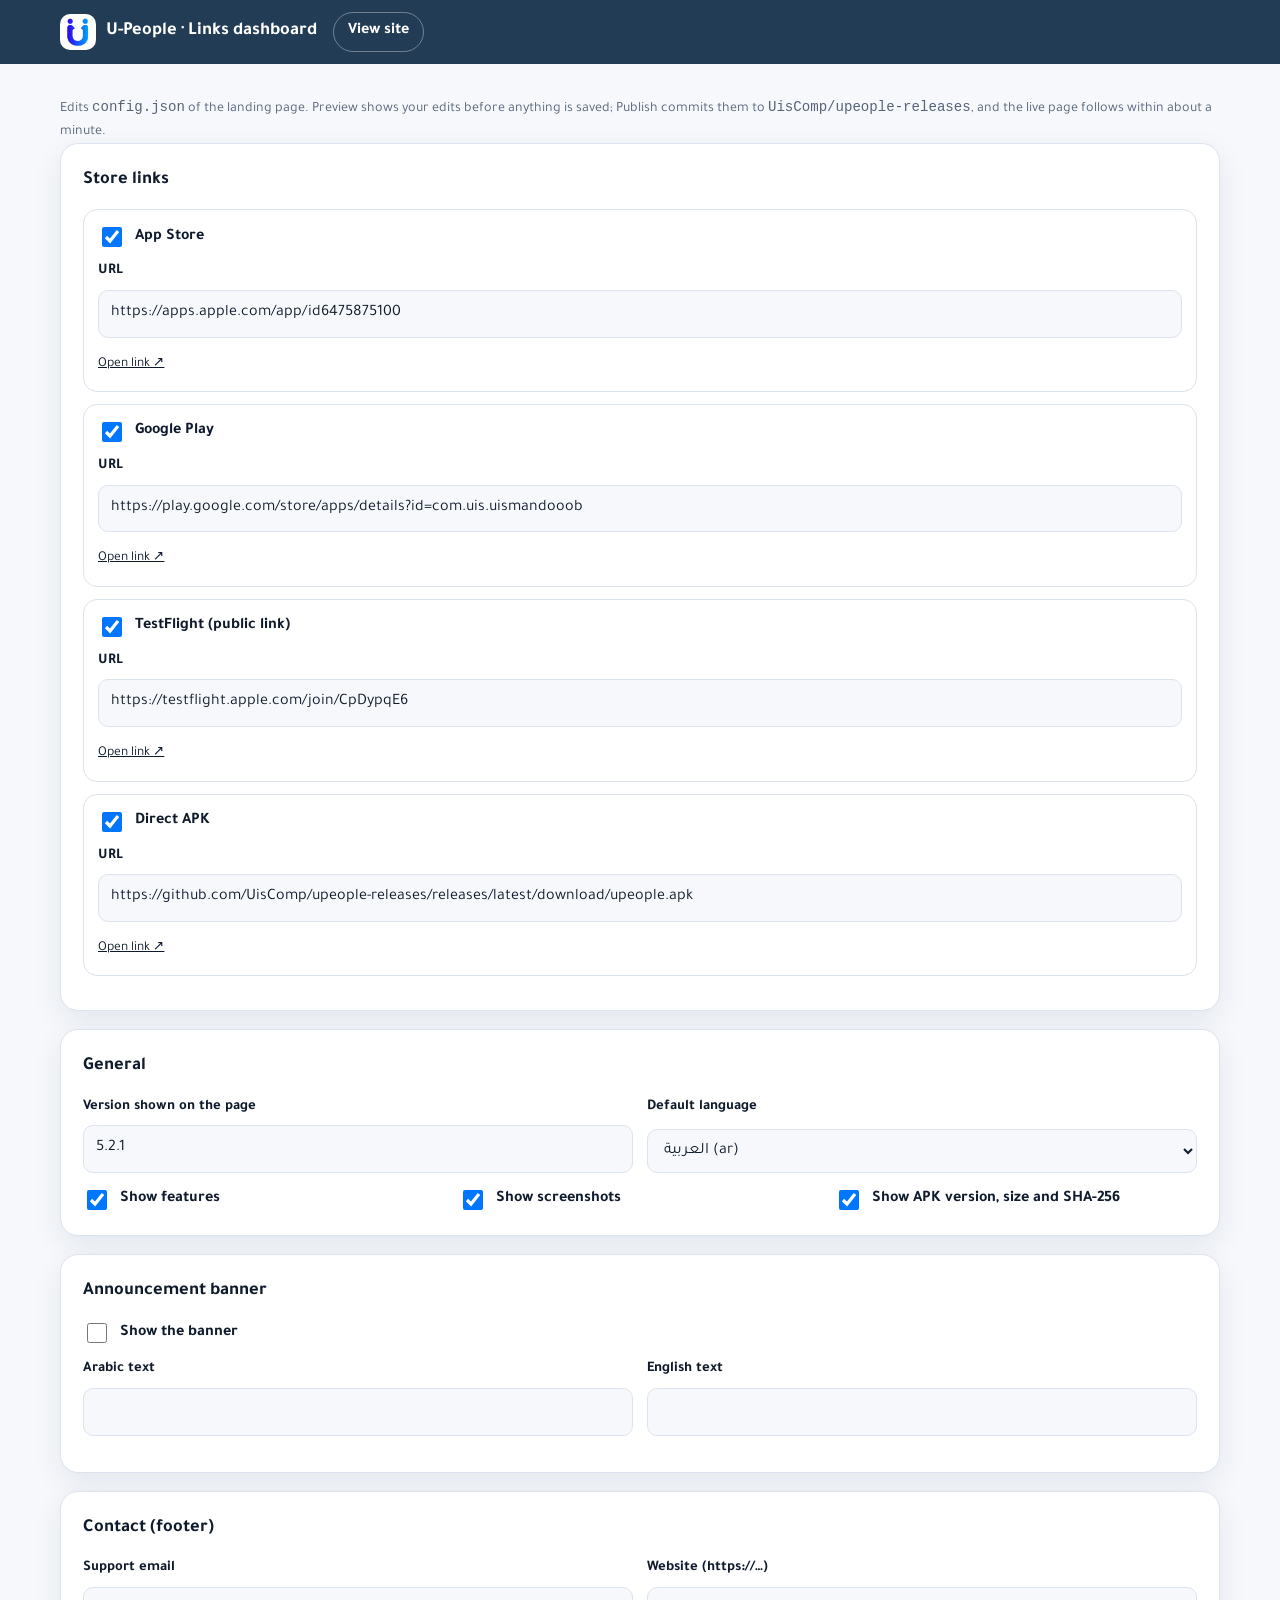
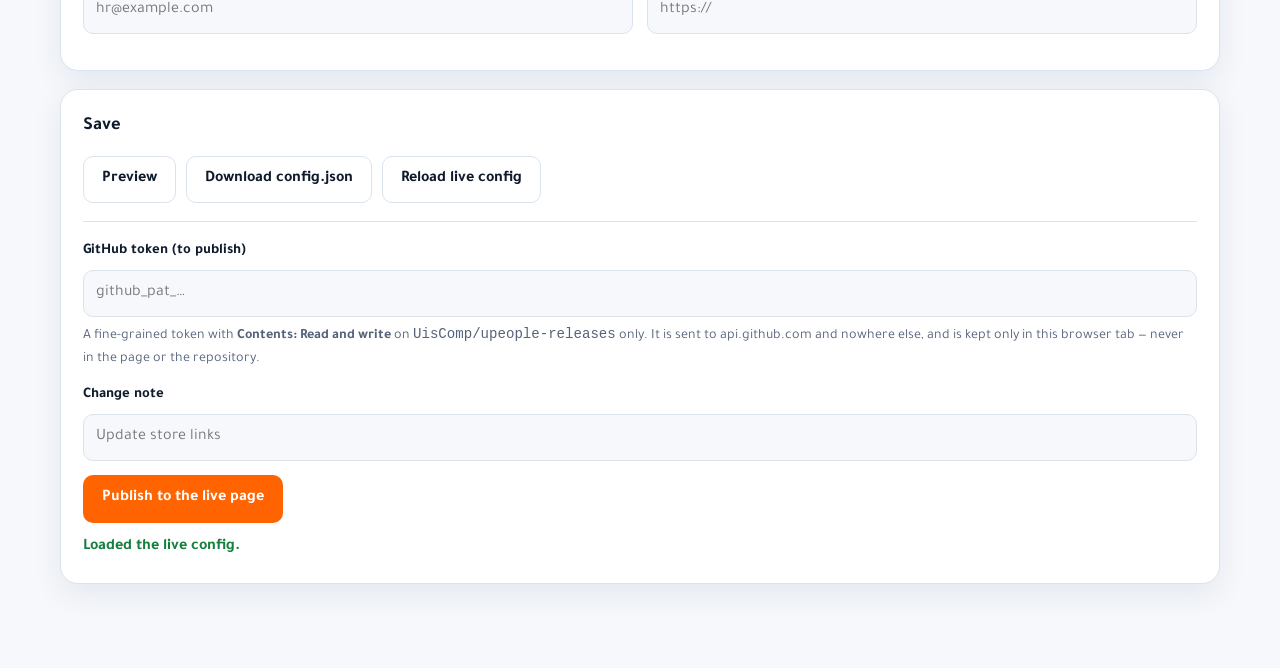
==== admin.html @ c2cf2b14 "Landing page: features, real screenshots, every download link, and a links dashboard index.html show" ====
<!doctype html>
<html lang="en" dir="ltr">
<head>
  <meta charset="utf-8">
  <meta name="viewport" content="width=device-width, initial-scale=1">
  <meta name="robots" content="noindex, nofollow">
  <title>U-People — Links dashboard</title>
  <link rel="icon" type="image/png" href="assets/img/icon.png">
  <link rel="preconnect" href="https://fonts.googleapis.com">
  <link rel="preconnect" href="https://fonts.gstatic.com" crossorigin>
  <link href="https://fonts.googleapis.com/css2?family=Tajawal:wght@400;500;700;800&display=swap" rel="stylesheet">
  <link rel="stylesheet" href="assets/site.css">
</head>
<body class="admin">
  <header class="top">
    <div class="wrap">
      <a class="brand" href="./"><img src="assets/img/icon.png" alt="" width="36" height="36"><span>U-People · Links dashboard</span></a>
      <a class="lang" href="./" style="text-decoration:none">View site</a>
    </div>
  </header>

  <main class="wrap">
    <p class="hint">Edits <code>config.json</code> of the landing page. Preview shows your edits before anything is saved;
      Publish commits them to <code>UisComp/upeople-releases</code>, and the live page follows within about a minute.</p>

    <div class="card">
      <h2>Store links</h2>
      <div id="links"></div>
    </div>

    <div class="card">
      <h2>General</h2>
      <div class="row">
        <div class="field"><label for="version">Version shown on the page</label><input id="version" type="text" placeholder="5.2.1"></div>
        <div class="field"><label for="defaultLanguage">Default language</label>
          <select id="defaultLanguage"><option value="ar">العربية (ar)</option><option value="en">English (en)</option></select></div>
      </div>
      <div class="row">
        <label class="switch"><input type="checkbox" id="sec-features"> Show features</label>
        <label class="switch"><input type="checkbox" id="sec-screens"> Show screenshots</label>
        <label class="switch"><input type="checkbox" id="sec-apkDetails"> Show APK version, size and SHA-256</label>
      </div>
    </div>

    <div class="card">
      <h2>Announcement banner</h2>
      <label class="switch" style="margin-bottom:12px"><input type="checkbox" id="ann-enabled"> Show the banner</label>
      <div class="row">
        <div class="field"><label for="ann-ar">Arabic text</label><input id="ann-ar" type="text" dir="rtl"></div>
        <div class="field"><label for="ann-en">English text</label><input id="ann-en" type="text"></div>
      </div>
    </div>

    <div class="card">
      <h2>Contact (footer)</h2>
      <div class="row">
        <div class="field"><label for="email">Support email</label><input id="email" type="email" placeholder="hr@example.com"></div>
        <div class="field"><label for="website">Website (https://…)</label><input id="website" type="url" placeholder="https://"></div>
      </div>
    </div>

    <div class="card">
      <h2>Save</h2>
      <div class="btns">
        <button class="btn" id="preview" type="button">Preview</button>
        <button class="btn" id="download" type="button">Download config.json</button>
        <button class="btn" id="reset" type="button">Reload live config</button>
      </div>
      <hr style="border:none;border-top:1px solid var(--border);margin:18px 0">
      <div class="field">
        <label for="token">GitHub token (to publish)</label>
        <input id="token" type="password" autocomplete="off" placeholder="github_pat_…">
        <p class="hint">A fine-grained token with <b>Contents: Read and write</b> on <code>UisComp/upeople-releases</code> only.
          It is sent to api.github.com and nowhere else, and is kept only in this browser tab — never in the page or the repository.</p>
      </div>
      <div class="field"><label for="message">Change note</label><input id="message" type="text" placeholder="Update store links"></div>
      <button class="btn orange" id="publish" type="button">Publish to the live page</button>
      <div class="status" id="status" role="status"></div>
    </div>
  </main>

  <script src="assets/admin.js"></script>
</body>
</html>
---- assets/site.css ----
:root {
  --navy: #0a3e84;
  --primary: #0d4c9e;
  --primary-light: #3b82f6;
  --hero-from: #125cbb;
  --hero-to: #06213f;
  --orange: #ff6400;
  --bg: #f6f8fb;
  --surface: #ffffff;
  --surface-2: #eef3fa;
  --text: #0f1b2d;
  --muted: #55637a;
  --border: #dbe3ee;
  --ok: #15803d;
  --radius: 18px;
  --shadow: 0 10px 30px rgba(10, 40, 90, 0.08);
  color-scheme: light;
}
@media (prefers-color-scheme: dark) {
  :root:not([data-theme="light"]) {
    --bg: #0a1220;
    --surface: #111c2e;
    --surface-2: #16243a;
    --text: #e8eef8;
    --muted: #9aa9c0;
    --border: #22324b;
    --shadow: 0 10px 30px rgba(0, 0, 0, 0.35);
    color-scheme: dark;
  }
}
:root[data-theme="dark"] {
  --bg: #0a1220;
  --surface: #111c2e;
  --surface-2: #16243a;
  --text: #e8eef8;
  --muted: #9aa9c0;
  --border: #22324b;
  --shadow: 0 10px 30px rgba(0, 0, 0, 0.35);
  color-scheme: dark;
}

* { box-sizing: border-box; }
html { scroll-behavior: smooth; }
body {
  margin: 0;
  font-family: "Tajawal", system-ui, -apple-system, "Segoe UI", sans-serif;
  background: var(--bg);
  color: var(--text);
  line-height: 1.6;
  -webkit-font-smoothing: antialiased;
}
img { max-width: 100%; display: block; }
a { color: inherit; }
.wrap { width: min(1160px, 100% - 32px); margin-inline: auto; }

/* Header */
.top {
  position: sticky; top: 0; z-index: 20;
  background: color-mix(in srgb, var(--hero-to) 88%, transparent);
  backdrop-filter: blur(10px);
  color: #fff;
}
.top .wrap { display: flex; align-items: center; gap: 16px; min-height: 64px; }
.brand { display: flex; align-items: center; gap: 10px; text-decoration: none; font-weight: 700; font-size: 1.15rem; }
.brand img { width: 36px; height: 36px; border-radius: 10px; background: #fff; }
.nav { display: flex; gap: 22px; margin-inline-start: auto; }
.nav a { text-decoration: none; opacity: .85; font-weight: 500; }
.nav a:hover { opacity: 1; }
.lang {
  border: 1px solid rgba(255,255,255,.35); background: transparent; color: #fff;
  border-radius: 999px; padding: 6px 14px; font: inherit; font-weight: 700; cursor: pointer;
}
@media (max-width: 720px) { .nav { display: none; } .lang { margin-inline-start: auto; } }

/* Announcement */
.notice { background: var(--orange); color: #fff; text-align: center; padding: 10px 16px; font-weight: 600; }

/* Hero */
.hero {
  background: radial-gradient(1200px 600px at 80% -10%, rgba(59,130,246,.45), transparent 60%),
              linear-gradient(160deg, var(--hero-from), var(--hero-to));
  color: #fff; overflow: hidden;
}
.hero .wrap { display: grid; grid-template-columns: 1.1fr .9fr; gap: 40px; align-items: center; padding-block: 64px 0; }
.hero h1 { font-size: clamp(2rem, 4.6vw, 3.4rem); line-height: 1.15; margin: 14px 0; font-weight: 800; }
.hero p.lead { font-size: 1.15rem; opacity: .9; max-width: 34em; margin: 0 0 28px; }
.pill {
  display: inline-flex; align-items: center; gap: 8px; padding: 6px 14px; border-radius: 999px;
  background: rgba(255,255,255,.12); border: 1px solid rgba(255,255,255,.2); font-size: .9rem; font-weight: 600;
}
.pill .dot { width: 8px; height: 8px; border-radius: 50%; background: #4ade80; }
.hero-phone { align-self: end; justify-self: center; width: min(340px, 80vw); }
.hero-phone img { border-radius: 28px 28px 0 0; box-shadow: 0 30px 80px rgba(0,0,0,.45); }
@media (max-width: 860px) {
  .hero .wrap { grid-template-columns: 1fr; text-align: center; padding-top: 44px; }
  .hero p.lead { margin-inline: auto; }
  .stores { justify-content: center; }
}

/* Store buttons */
.stores { display: flex; flex-wrap: wrap; gap: 12px; }
.store {
  display: inline-flex; align-items: center; gap: 12px; min-width: 190px;
  padding: 10px 18px; border-radius: 14px; text-decoration: none;
  background: #000; color: #fff; border: 1px solid rgba(255,255,255,.18);
  transition: transform .15s ease, box-shadow .15s ease;
}
.store:hover { transform: translateY(-2px); box-shadow: 0 10px 24px rgba(0,0,0,.3); }
.store svg { width: 28px; height: 28px; flex: none; }
.store small { display: block; font-size: .72rem; opacity: .8; line-height: 1.1; }
.store strong { display: block; font-size: 1.08rem; line-height: 1.2; }
.store.apk { background: var(--orange); border-color: transparent; }
.store.tf { background: #1c74e9; border-color: transparent; }

/* Sections */
section.block { padding-block: 72px; }
.head { text-align: center; max-width: 720px; margin: 0 auto 40px; }
.head h2 { font-size: clamp(1.6rem, 3vw, 2.3rem); margin: 0 0 10px; }
.head p { color: var(--muted); margin: 0; font-size: 1.05rem; }
.eyebrow { color: var(--orange); font-weight: 700; letter-spacing: .04em; font-size: .9rem; }

.grid { display: grid; grid-template-columns: repeat(auto-fill, minmax(250px, 1fr)); gap: 18px; }
.card {
  background: var(--surface); border: 1px solid var(--border); border-radius: var(--radius);
  padding: 22px; box-shadow: var(--shadow);
}
.card h3 { margin: 12px 0 6px; font-size: 1.12rem; }
.card p { margin: 0; color: var(--muted); }
.icon {
  width: 46px; height: 46px; border-radius: 12px; display: grid; place-items: center;
  background: var(--surface-2); color: var(--primary);
}
:root[data-theme="dark"] .icon { color: #8fb8ff; }
@media (prefers-color-scheme: dark) { :root:not([data-theme="light"]) .icon { color: #8fb8ff; } }
.icon svg { width: 24px; height: 24px; }

/* Screens */
.screens { background: var(--surface-2); }
.strip {
  display: grid; grid-auto-flow: column; grid-auto-columns: minmax(220px, 260px); gap: 18px;
  overflow-x: auto; scroll-snap-type: x mandatory; padding: 6px 4px 22px; scrollbar-width: thin;
}
.strip img {
  scroll-snap-align: center; border-radius: 22px; box-shadow: var(--shadow);
  background: var(--surface); aspect-ratio: 1290 / 2796; width: 100%; height: auto; cursor: zoom-in;
}
.strip-nav { display: flex; justify-content: center; gap: 10px; margin-top: 8px; }
.round {
  width: 44px; height: 44px; border-radius: 50%; border: 1px solid var(--border);
  background: var(--surface); color: var(--text); font-size: 1.2rem; cursor: pointer;
}
.lightbox {
  position: fixed; inset: 0; background: rgba(4,10,20,.88); display: none;
  align-items: center; justify-content: center; z-index: 50; padding: 16px;
}
.lightbox.open { display: flex; }
.lightbox img { max-height: 92vh; width: auto; border-radius: 22px; }

/* Download cards */
.dl { display: grid; grid-template-columns: repeat(auto-fit, minmax(240px, 1fr)); gap: 18px; }
.dl .card { display: flex; flex-direction: column; gap: 10px; }
.dl .card .store { align-self: flex-start; margin-top: auto; }
.tag { align-self: flex-start; display: inline-block; font-size: .78rem; font-weight: 700; padding: 3px 10px; border-radius: 999px; background: var(--surface-2); color: var(--muted); }
.meta { font-size: .85rem; color: var(--muted); word-break: break-all; }
.meta code { font-size: .78rem; }

/* Trust */
.trust { display: grid; grid-template-columns: repeat(auto-fit, minmax(240px, 1fr)); gap: 18px; }

footer { padding: 36px 0; color: var(--muted); border-top: 1px solid var(--border); font-size: .92rem; }
footer .wrap { display: flex; flex-wrap: wrap; gap: 14px 24px; align-items: center; justify-content: space-between; }
footer a { color: var(--muted); }

[hidden] { display: none !important; }

/* Admin */
.admin main { padding-block: 32px 64px; }
.admin .card { margin-bottom: 18px; }
.admin h2 { margin: 0 0 14px; font-size: 1.15rem; }
.field { display: grid; gap: 6px; margin-bottom: 14px; }
.field label { font-weight: 600; font-size: .92rem; }
.field input[type="text"], .field input[type="url"], .field input[type="email"], .field input[type="password"], .field select, .field textarea {
  width: 100%; padding: 10px 12px; border-radius: 10px; border: 1px solid var(--border);
  background: var(--bg); color: var(--text); font: inherit;
}
.row { display: grid; grid-template-columns: repeat(auto-fit, minmax(220px, 1fr)); gap: 14px; }
.switch { display: flex; align-items: center; gap: 10px; font-weight: 600; }
.switch input { width: 20px; height: 20px; }
.btns { display: flex; flex-wrap: wrap; gap: 10px; }
.btn {
  padding: 10px 18px; border-radius: 10px; border: 1px solid var(--border); background: var(--surface);
  color: var(--text); font: inherit; font-weight: 700; cursor: pointer; text-decoration: none;
}
.btn.primary { background: var(--primary); color: #fff; border-color: transparent; }
.btn.orange { background: var(--orange); color: #fff; border-color: transparent; }
.status { margin-top: 12px; font-weight: 600; }
.status.ok { color: var(--ok); }
.status.err { color: #dc2626; }
.hint { color: var(--muted); font-size: .88rem; margin: 0; }
.linkrow { border: 1px solid var(--border); border-radius: 14px; padding: 14px; margin-bottom: 12px; }
.linkrow .switch { margin-bottom: 10px; }
.test { font-size: .85rem; }
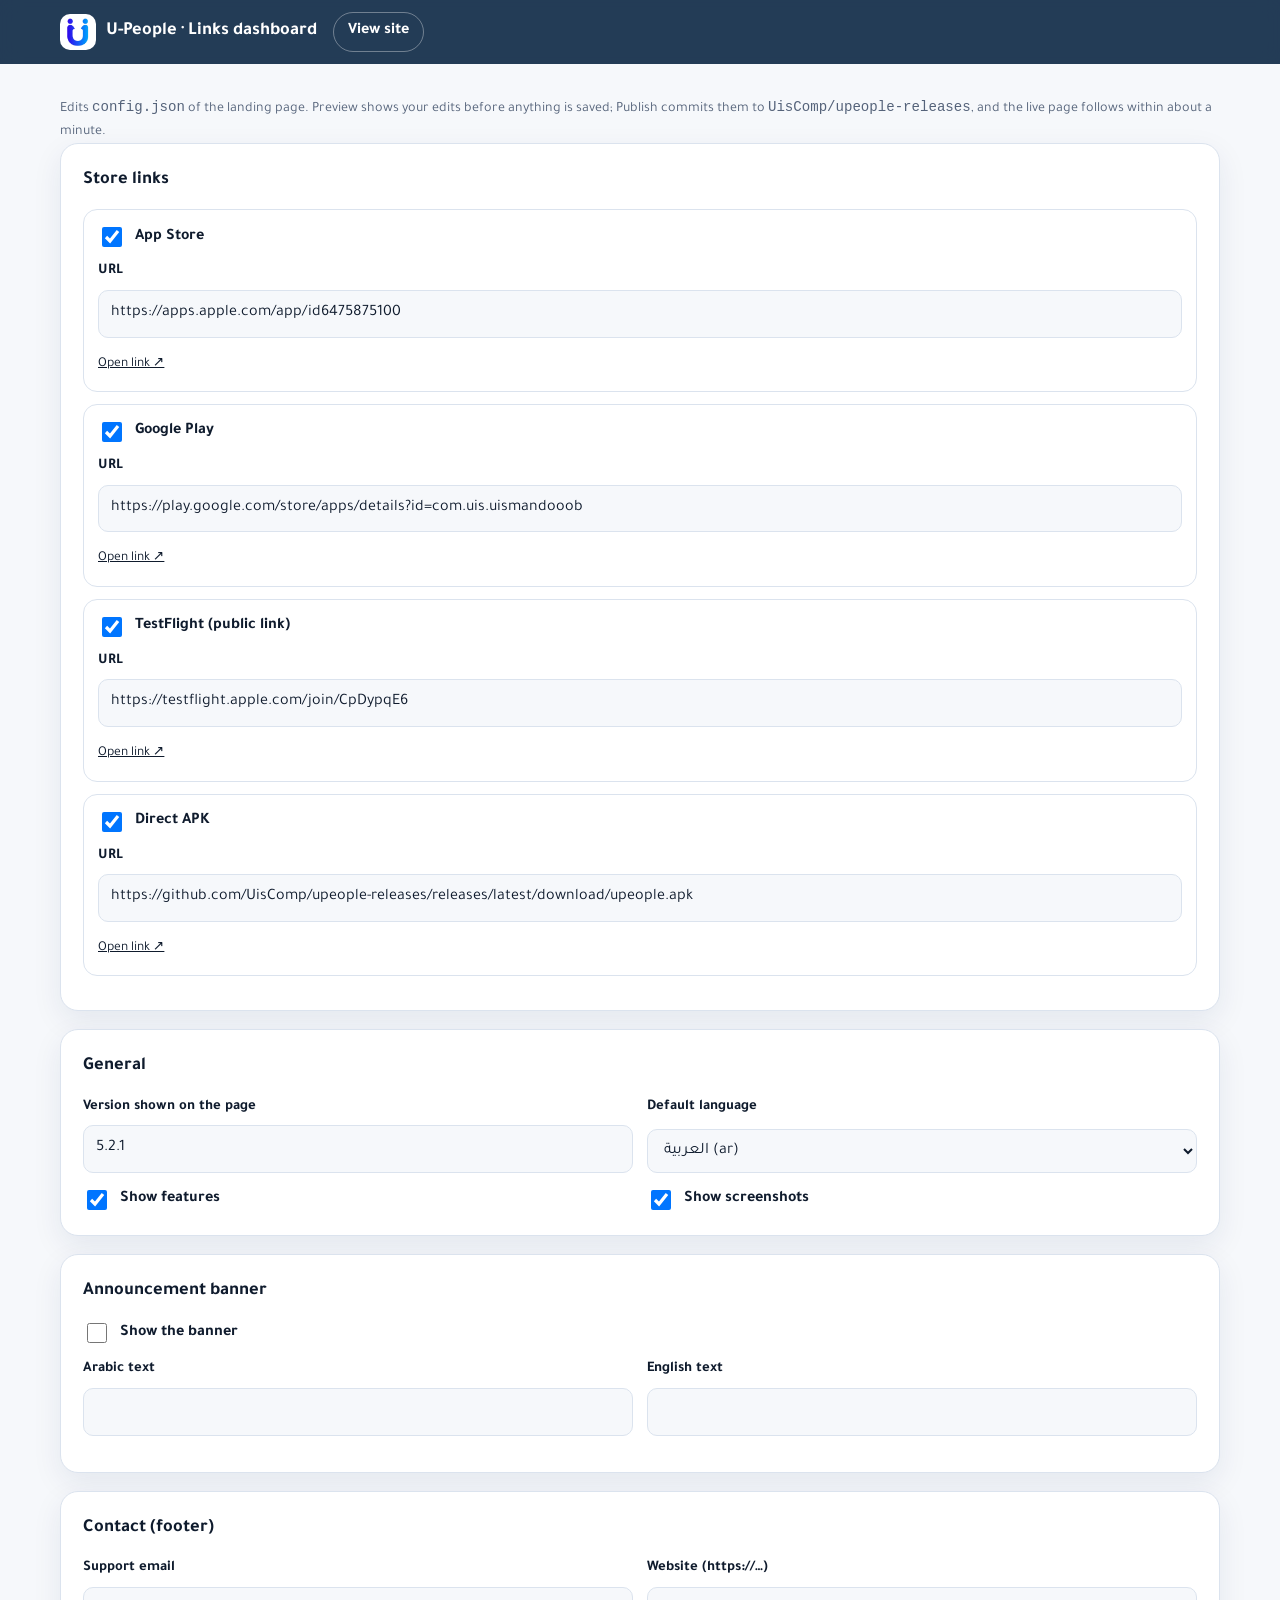
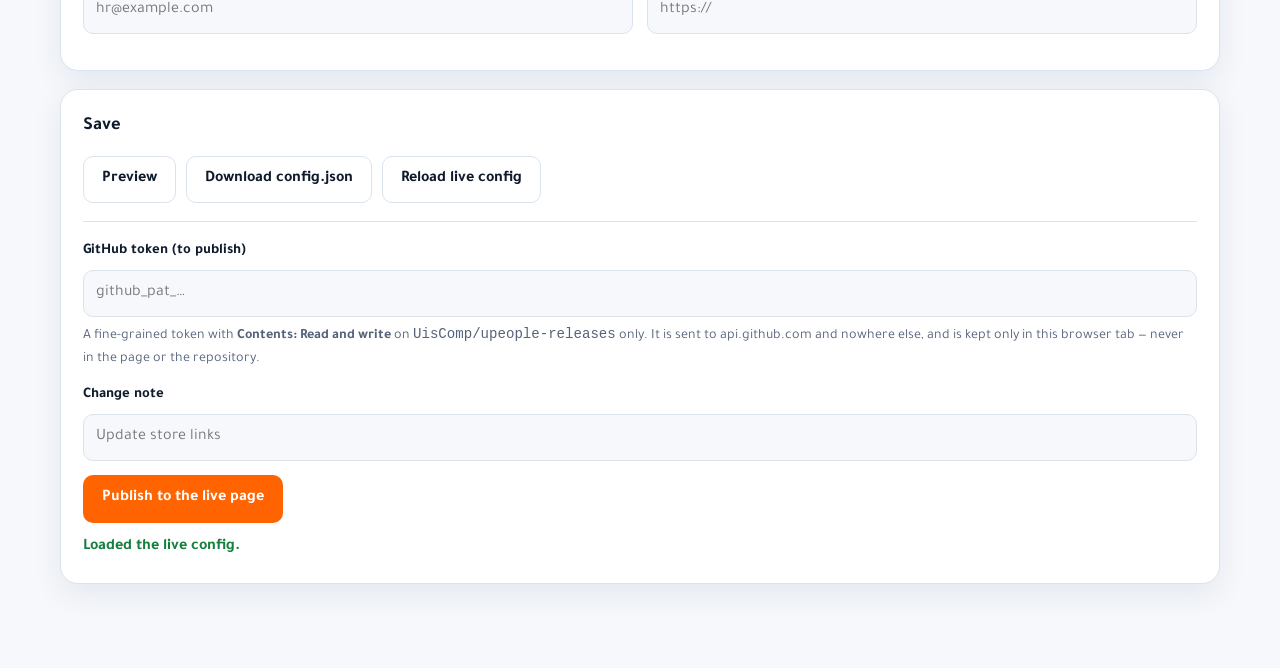
==== commit 8005e317: "Landing page: remove APK version, size, SHA-256 and signing note Co-Authored-By: Claude Opus 5.5 <no" ====
--- a/admin.html
+++ b/admin.html
@@ -38,7 +38,6 @@
       <div class="row">
         <label class="switch"><input type="checkbox" id="sec-features"> Show features</label>
         <label class="switch"><input type="checkbox" id="sec-screens"> Show screenshots</label>
-        <label class="switch"><input type="checkbox" id="sec-apkDetails"> Show APK version, size and SHA-256</label>
       </div>
     </div>
 
--- a/assets/site.css
+++ b/assets/site.css
@@ -81,7 +81,7 @@
               linear-gradient(160deg, var(--hero-from), var(--hero-to));
   color: #fff; overflow: hidden;
 }
-.hero .wrap { display: grid; grid-template-columns: 1.1fr .9fr; gap: 40px; align-items: center; padding-block: 64px 0; }
+.hero .wrap { display: grid; grid-template-columns: 1.1fr .9fr; gap: 40px; align-items: center; padding-block: 64px 72px; }
 .hero h1 { font-size: clamp(2rem, 4.6vw, 3.4rem); line-height: 1.15; margin: 14px 0; font-weight: 800; }
 .hero p.lead { font-size: 1.15rem; opacity: .9; max-width: 34em; margin: 0 0 28px; }
 .pill {
@@ -89,8 +89,12 @@
   background: rgba(255,255,255,.12); border: 1px solid rgba(255,255,255,.2); font-size: .9rem; font-weight: 600;
 }
 .pill .dot { width: 8px; height: 8px; border-radius: 50%; background: #4ade80; }
-.hero-phone { align-self: end; justify-self: center; width: min(340px, 80vw); }
-.hero-phone img { border-radius: 28px 28px 0 0; box-shadow: 0 30px 80px rgba(0,0,0,.45); }
+.hero-phone {
+  justify-self: center; width: min(330px, 78vw); padding: 11px; border-radius: 48px;
+  background: linear-gradient(145deg, #2a3446, #0b111c);
+  box-shadow: 0 40px 90px rgba(0,0,0,.5), inset 0 0 0 2px rgba(255,255,255,.08);
+}
+.hero-phone img { width: 100%; height: auto; border-radius: 38px; background: #0d4c9e; }
 @media (max-width: 860px) {
   .hero .wrap { grid-template-columns: 1fr; text-align: center; padding-top: 44px; }
   .hero p.lead { margin-inline: auto; }
@@ -161,8 +165,6 @@
 .dl .card { display: flex; flex-direction: column; gap: 10px; }
 .dl .card .store { align-self: flex-start; margin-top: auto; }
 .tag { align-self: flex-start; display: inline-block; font-size: .78rem; font-weight: 700; padding: 3px 10px; border-radius: 999px; background: var(--surface-2); color: var(--muted); }
-.meta { font-size: .85rem; color: var(--muted); word-break: break-all; }
-.meta code { font-size: .78rem; }
 
 /* Trust */
 .trust { display: grid; grid-template-columns: repeat(auto-fit, minmax(240px, 1fr)); gap: 18px; }
